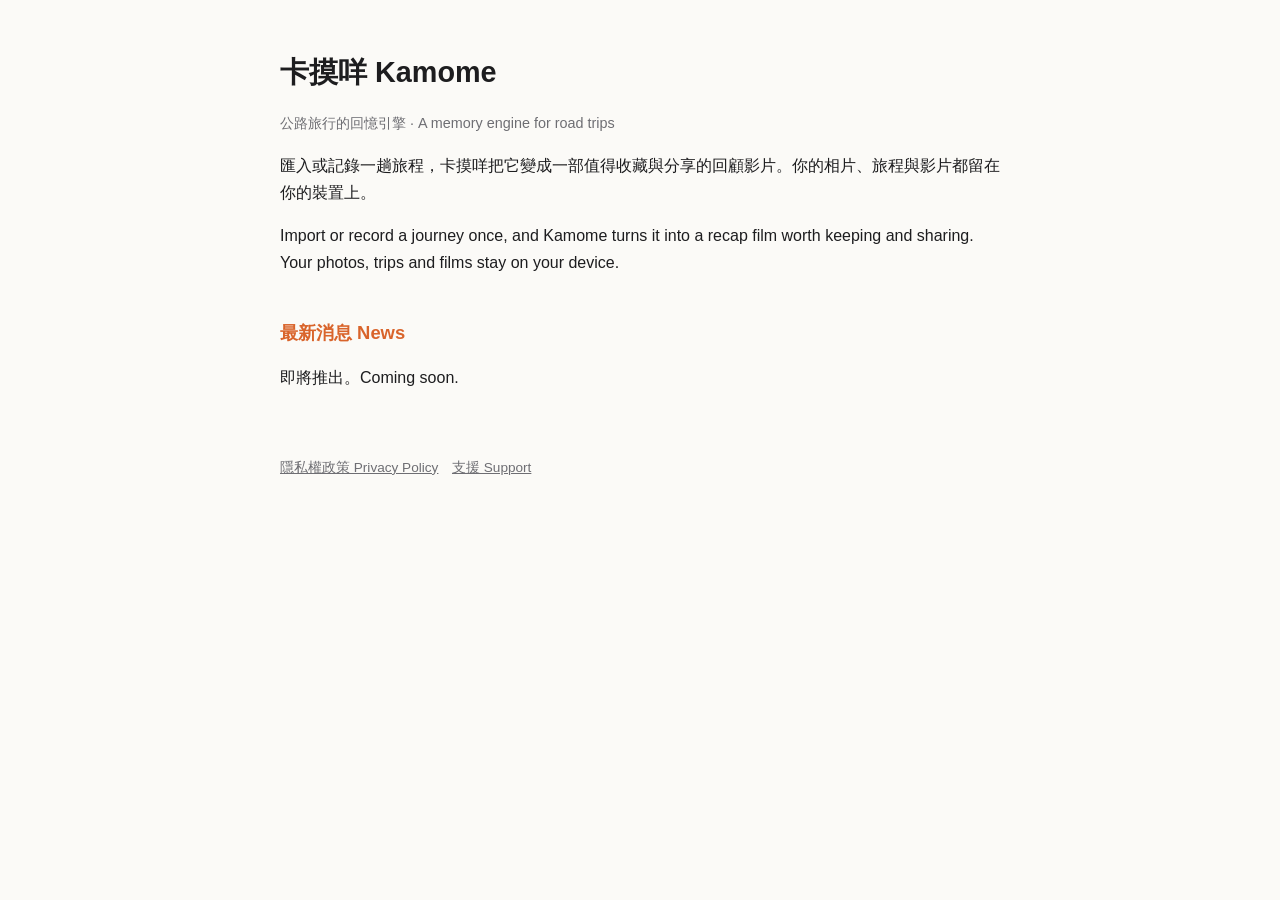
==== index.html @ 439b2090 "Kamome public site: home, privacy policy, support Co-Authored-By: Claude Opus 5.5 <noreply@anthropic" ====
<!DOCTYPE html>
<html lang="zh-Hant">
<head>
<meta charset="utf-8">
<meta name="viewport" content="width=device-width, initial-scale=1">
<title>卡摸咩 Kamome</title>
<meta name="description" content="卡摸咩 Kamome — 公路旅行的回憶引擎 / a memory engine for road trips">
<link rel="stylesheet" href="style.css">
</head>
<body>
<main>
<h1>卡摸咩 Kamome</h1>
<p class="meta">公路旅行的回憶引擎 · A memory engine for road trips</p>

<p>匯入或記錄一趟旅程，卡摸咩把它變成一部值得收藏與分享的回顧影片。你的相片、旅程與影片都留在你的裝置上。</p>
<p lang="en">Import or record a journey once, and Kamome turns it into a recap film worth keeping and sharing. Your photos, trips and films stay on your device.</p>

<h2>最新消息 News</h2>
<p>即將推出。Coming soon.</p>

<footer><a href="privacy/">隱私權政策 Privacy Policy</a><a href="support/">支援 Support</a></footer>
</main>
</body>
</html>
---- style.css ----
:root { --bg:#fbfaf7; --fg:#1d1d1f; --muted:#6e6e73; --rule:#e3e1dc; --accent:#d9642b; }
@media (prefers-color-scheme: dark) {
  :root { --bg:#141416; --fg:#ececef; --muted:#9a9aa0; --rule:#2c2c30; --accent:#4fc3d9; }
}
body { margin:0; background:var(--bg); color:var(--fg);
       font:16px/1.7 -apple-system, BlinkMacSystemFont, "PingFang TC", "Noto Sans TC", sans-serif; }
main { max-width:720px; margin:0 auto; padding:48px 16px 80px; }
h1 { font-size:1.8rem; margin:0 0 4px; }
h2 { font-size:1.15rem; margin:2.2em 0 .4em; color:var(--accent); }
.meta { color:var(--muted); font-size:.9rem; }
nav a { color:var(--accent); margin-right:1em; }
hr { border:0; border-top:1px solid var(--rule); margin:56px 0; }
ul { padding-left:1.2em; }
a { color:var(--accent); }
footer { color:var(--muted); font-size:.85rem; margin-top:64px; }
footer a { color:var(--muted); margin-right:1em; }
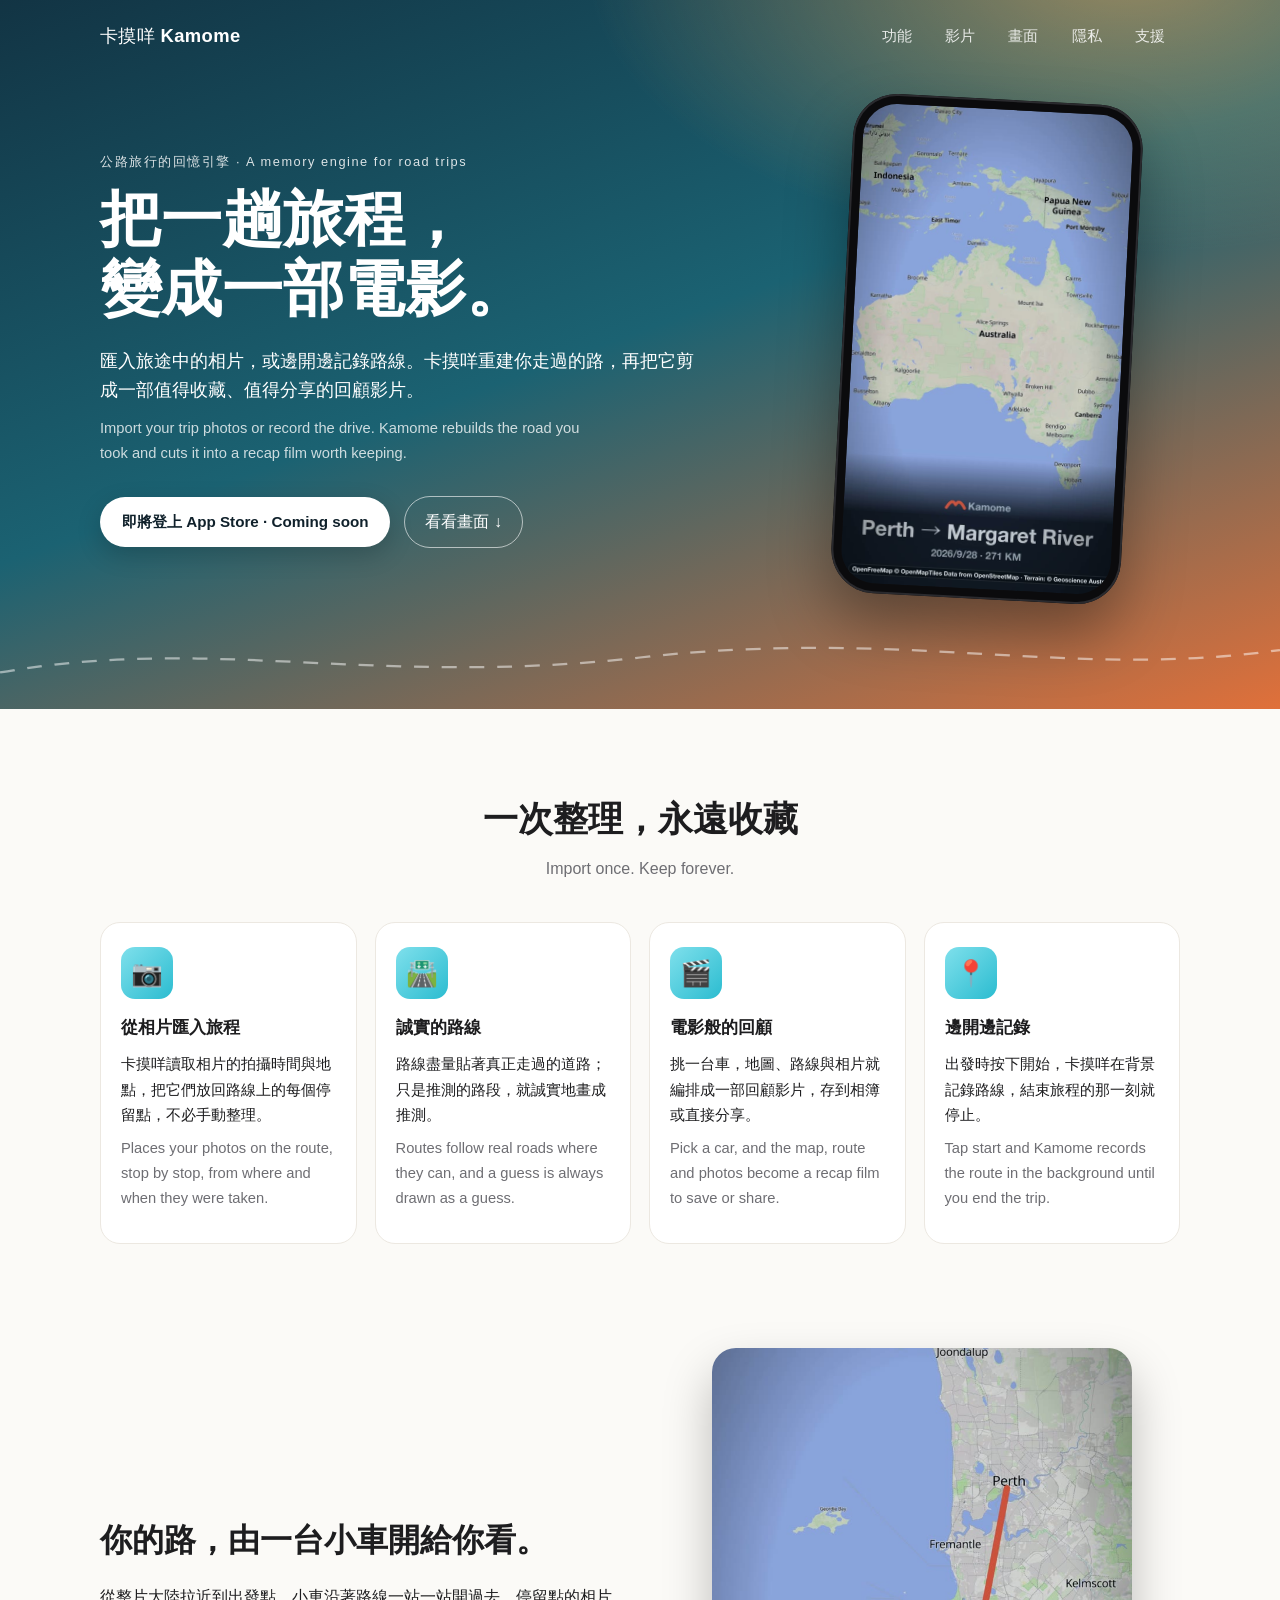
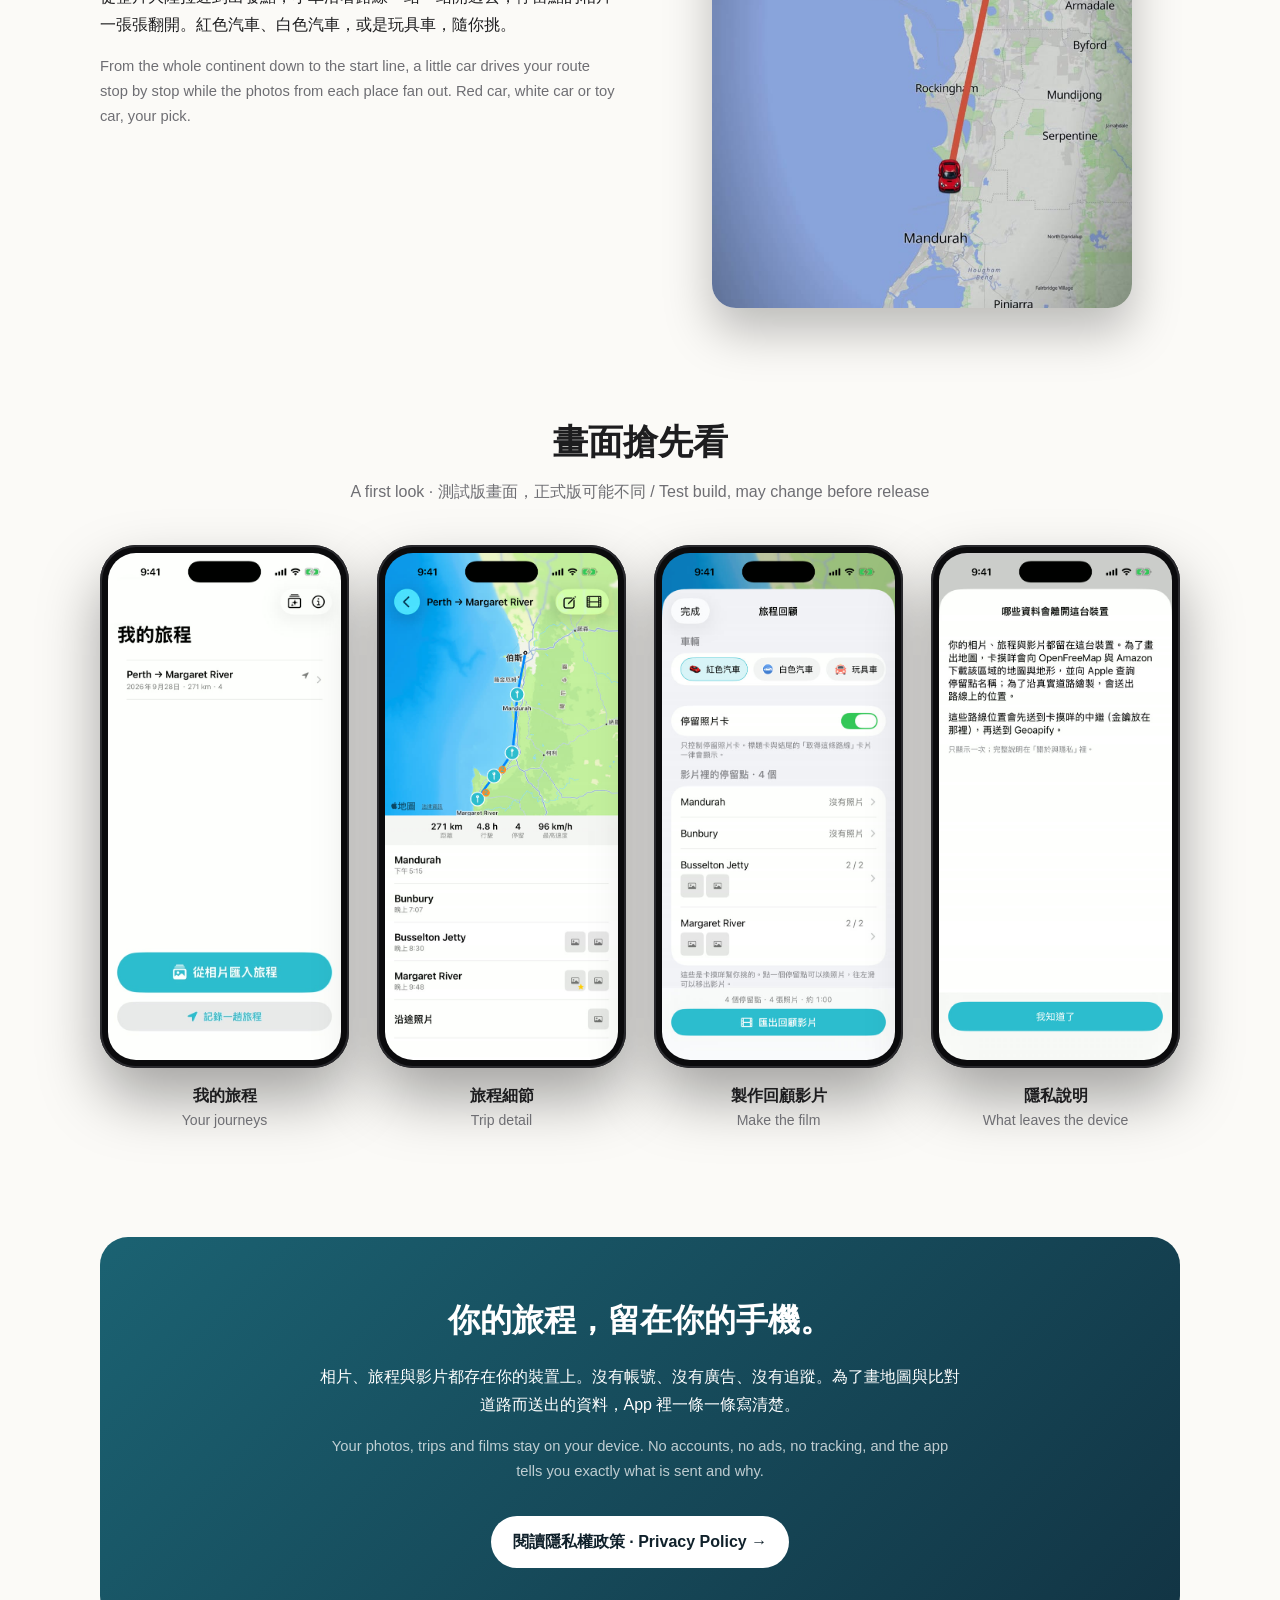
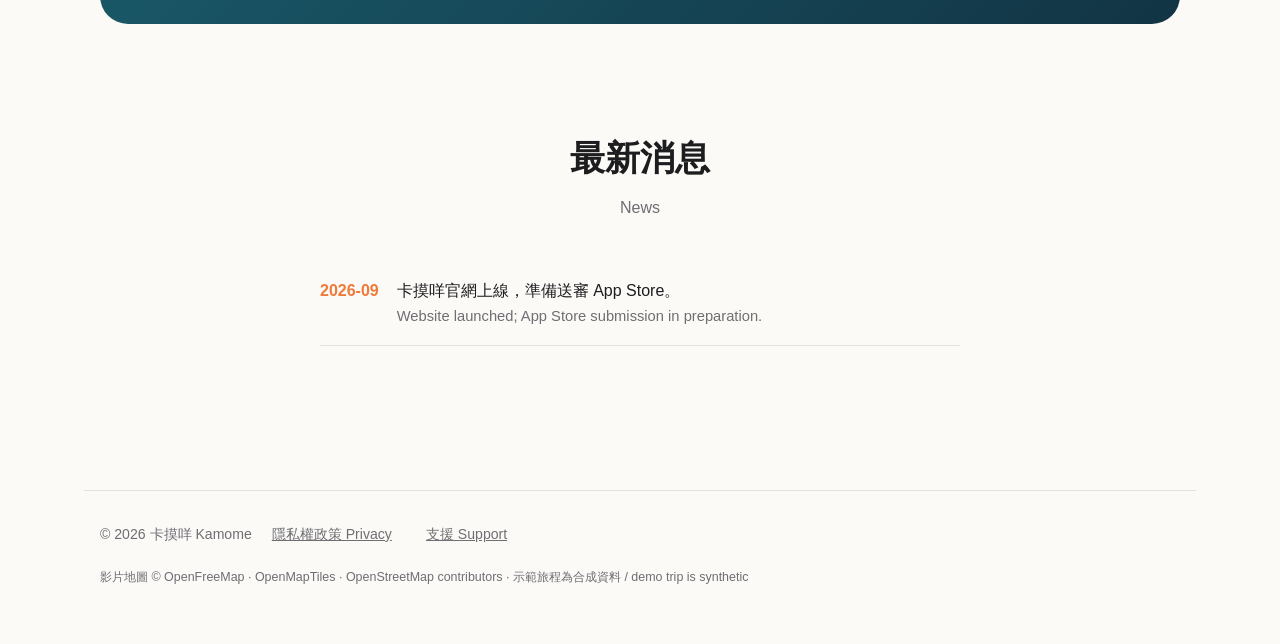
==== commit 5a630158: "Promo home page: hero film clip, features, screenshots Screenshots and film frames come from the syn" ====
--- a/index.html
+++ b/index.html
@@ -3,22 +3,123 @@
 <head>
 <meta charset="utf-8">
 <meta name="viewport" content="width=device-width, initial-scale=1">
-<title>卡摸咩 Kamome</title>
-<meta name="description" content="卡摸咩 Kamome — 公路旅行的回憶引擎 / a memory engine for road trips">
+<title>卡摸咩 Kamome — 公路旅行的回憶引擎</title>
+<meta name="description" content="卡摸咩 Kamome 把你的公路旅行變成一部電影般的回顧影片。A memory engine for road trips.">
+<meta property="og:title" content="卡摸咩 Kamome">
+<meta property="og:description" content="把一趟公路旅行，變成值得收藏的回顧影片。Turn a road trip into a film worth keeping.">
+<meta property="og:image" content="https://wen-chiu.github.io/kamome-site/assets/film-poster.jpg">
 <link rel="stylesheet" href="style.css">
+<link rel="stylesheet" href="home.css">
 </head>
-<body>
-<main>
-<h1>卡摸咩 Kamome</h1>
-<p class="meta">公路旅行的回憶引擎 · A memory engine for road trips</p>
+<body class="home">
 
-<p>匯入或記錄一趟旅程，卡摸咩把它變成一部值得收藏與分享的回顧影片。你的相片、旅程與影片都留在你的裝置上。</p>
-<p lang="en">Import or record a journey once, and Kamome turns it into a recap film worth keeping and sharing. Your photos, trips and films stay on your device.</p>
+<header class="hero">
+  <nav class="top">
+    <span class="brand">卡摸咩 <b>Kamome</b></span>
+    <span class="links"><a href="#features">功能</a><a href="#film">影片</a><a href="#screens">畫面</a><a href="#privacy">隱私</a><a href="support/">支援</a></span>
+  </nav>
+  <div class="hero-grid">
+    <div class="hero-copy">
+      <p class="eyebrow">公路旅行的回憶引擎 · A memory engine for road trips</p>
+      <h1>把一趟旅程，<br>變成一部電影。</h1>
+      <p class="lede">匯入旅途中的相片，或邊開邊記錄路線。卡摸咩重建你走過的路，再把它剪成一部值得收藏、值得分享的回顧影片。</p>
+      <p class="lede en">Import your trip photos or record the drive. Kamome rebuilds the road you took and cuts it into a recap film worth keeping.</p>
+      <div class="cta">
+        <span class="badge">即將登上 App Store · Coming soon</span>
+        <a class="ghost" href="#screens">看看畫面 ↓</a>
+      </div>
+    </div>
+    <div class="hero-phone">
+      <div class="phone film">
+        <video src="assets/film-clip.mp4" poster="assets/film-poster.jpg" autoplay muted loop playsinline aria-label="卡摸咩回顧影片片段"></video>
+      </div>
+    </div>
+  </div>
+  <svg class="road" viewBox="0 0 1200 120" preserveAspectRatio="none" aria-hidden="true">
+    <path d="M0,90 C200,40 350,110 600,70 C850,30 1000,100 1200,60" fill="none" stroke="currentColor" stroke-width="3" stroke-dasharray="14 12"/>
+  </svg>
+</header>
 
-<h2>最新消息 News</h2>
-<p>即將推出。Coming soon.</p>
+<main class="wide">
 
-<footer><a href="privacy/">隱私權政策 Privacy Policy</a><a href="support/">支援 Support</a></footer>
+<section id="features">
+  <h2 class="section-title">一次整理，永遠收藏</h2>
+  <p class="section-sub">Import once. Keep forever.</p>
+  <div class="cards">
+    <article class="card">
+      <div class="icon">📷</div>
+      <h3>從相片匯入旅程</h3>
+      <p>卡摸咩讀取相片的拍攝時間與地點，把它們放回路線上的每個停留點，不必手動整理。</p>
+      <p class="en">Places your photos on the route, stop by stop, from where and when they were taken.</p>
+    </article>
+    <article class="card">
+      <div class="icon">🛣️</div>
+      <h3>誠實的路線</h3>
+      <p>路線盡量貼著真正走過的道路；只是推測的路段，就誠實地畫成推測。</p>
+      <p class="en">Routes follow real roads where they can, and a guess is always drawn as a guess.</p>
+    </article>
+    <article class="card">
+      <div class="icon">🎬</div>
+      <h3>電影般的回顧</h3>
+      <p>挑一台車，地圖、路線與相片就編排成一部回顧影片，存到相簿或直接分享。</p>
+      <p class="en">Pick a car, and the map, route and photos become a recap film to save or share.</p>
+    </article>
+    <article class="card">
+      <div class="icon">📍</div>
+      <h3>邊開邊記錄</h3>
+      <p>出發時按下開始，卡摸咩在背景記錄路線，結束旅程的那一刻就停止。</p>
+      <p class="en">Tap start and Kamome records the route in the background until you end the trip.</p>
+    </article>
+  </div>
+</section>
+
+<section id="film" class="film-band">
+  <div class="film-copy">
+    <h2>你的路，由一台小車開給你看。</h2>
+    <p>從整片大陸拉近到出發點，小車沿著路線一站一站開過去，停留點的相片一張張翻開。紅色汽車、白色汽車，或是玩具車，隨你挑。</p>
+    <p class="en">From the whole continent down to the start line, a little car drives your route stop by stop while the photos from each place fan out. Red car, white car or toy car, your pick.</p>
+  </div>
+  <div class="film-still">
+    <img src="assets/film-drive.jpg" alt="回顧影片中，小車沿著海岸公路行駛" loading="lazy">
+  </div>
+</section>
+
+<section id="screens">
+  <h2 class="section-title">畫面搶先看</h2>
+  <p class="section-sub">A first look · 測試版畫面，正式版可能不同 / Test build, may change before release</p>
+  <div class="gallery">
+    <figure><div class="phone"><img src="assets/screen-1.jpg" alt="我的旅程列表" loading="lazy"></div><figcaption>我的旅程<span>Your journeys</span></figcaption></figure>
+    <figure><div class="phone"><img src="assets/screen-2.jpg" alt="旅程細節：地圖、路線與停留點" loading="lazy"></div><figcaption>旅程細節<span>Trip detail</span></figcaption></figure>
+    <figure><div class="phone"><img src="assets/screen-3.jpg" alt="製作回顧影片：選車與停留點" loading="lazy"></div><figcaption>製作回顧影片<span>Make the film</span></figcaption></figure>
+    <figure><div class="phone"><img src="assets/screen-4.jpg" alt="哪些資料會離開這台裝置" loading="lazy"></div><figcaption>隱私說明<span>What leaves the device</span></figcaption></figure>
+  </div>
+</section>
+
+<section id="privacy" class="privacy-band">
+  <div>
+    <h2>你的旅程，留在你的手機。</h2>
+    <p>相片、旅程與影片都存在你的裝置上。沒有帳號、沒有廣告、沒有追蹤。為了畫地圖與比對道路而送出的資料，App 裡一條一條寫清楚。</p>
+    <p class="en">Your photos, trips and films stay on your device. No accounts, no ads, no tracking, and the app tells you exactly what is sent and why.</p>
+    <a class="pill" href="privacy/">閱讀隱私權政策 · Privacy Policy →</a>
+  </div>
+</section>
+
+<section id="news">
+  <h2 class="section-title">最新消息</h2>
+  <p class="section-sub">News</p>
+  <ul class="news">
+    <li><time>2026-09</time><span>卡摸咩官網上線，準備送審 App Store。<em class="en">Website launched; App Store submission in preparation.</em></span></li>
+  </ul>
+</section>
+
 </main>
+
+<footer class="site-foot">
+  <span>© 2026 卡摸咩 Kamome</span>
+  <a href="privacy/">隱私權政策 Privacy</a>
+  <a href="support/">支援 Support</a>
+  <span class="credit">影片地圖 © OpenFreeMap · OpenMapTiles · OpenStreetMap contributors · 示範旅程為合成資料 / demo trip is synthetic</span>
+</footer>
+
 </body>
 </html>
--- a/home.css
+++ b/home.css
@@ -0,0 +1,93 @@
+/* Promo home page. Palette follows the app and film: sea cyan, sunset orange trail. */
+.home {
+  --sun:#f07a3a; --sun2:#ffb35c; --sea:#2bbcd0; --ink:#10212b;
+  --card:#ffffff; --card-rule:#ece8e1;
+}
+@media (prefers-color-scheme: dark) {
+  .home { --card:#1c1c20; --card-rule:#2c2c30; }
+}
+.home .en { color:var(--muted); font-size:.92em; }
+
+/* Hero */
+.hero {
+  position:relative; overflow:hidden; color:#fff;
+  background:
+    radial-gradient(900px 480px at 88% -5%, rgba(255,179,92,.55), transparent 60%),
+    linear-gradient(160deg, #123444 0%, #1b6272 48%, #e0703a 100%);
+  padding:0 16px 110px;
+}
+.hero .en { color:rgba(255,255,255,.78); }
+.top { max-width:1080px; margin:0 auto; display:flex; justify-content:space-between; align-items:center; padding:20px 0; gap:12px; flex-wrap:wrap; }
+.brand { font-size:1.15rem; letter-spacing:.02em; }
+.top .links a { color:#fff; opacity:.85; text-decoration:none; margin-left:18px; font-size:.95rem; }
+.top .links a:hover { opacity:1; }
+.hero-grid { max-width:1080px; margin:0 auto; display:grid; grid-template-columns:1.25fr .75fr; gap:48px; align-items:center; padding-top:28px; }
+.eyebrow { letter-spacing:.12em; font-size:.8rem; opacity:.85; margin:0 0 12px; }
+.hero h1 { font-size:clamp(2.2rem, 5.4vw, 3.8rem); line-height:1.15; margin:0 0 22px; }
+.lede { font-size:1.1rem; max-width:34em; margin:0 0 10px; }
+.cta { display:flex; gap:14px; flex-wrap:wrap; align-items:center; margin-top:30px; }
+.badge { background:#fff; color:var(--ink); border-radius:999px; padding:12px 22px; font-weight:600; font-size:.95rem; box-shadow:0 8px 24px rgba(0,0,0,.18); }
+.ghost { color:#fff; border:1px solid rgba(255,255,255,.6); border-radius:999px; padding:11px 20px; text-decoration:none; }
+.road { position:absolute; left:0; right:0; bottom:14px; width:100%; height:90px; color:rgba(255,255,255,.5); }
+.hero-phone { display:flex; justify-content:center; }
+.hero-phone .phone { width:min(270px, 68vw); transform:rotate(3deg); }
+
+/* Phone frame */
+.phone {
+  background:#0b0b0d; border-radius:44px; padding:10px;
+  box-shadow:0 30px 60px rgba(0,0,0,.35), inset 0 0 0 2px #2a2a2e;
+}
+.phone img, .phone video { display:block; width:100%; border-radius:34px; aspect-ratio:1206/2622; object-fit:cover; background:#222; }
+.phone.film img, .phone.film video { aspect-ratio:9/16; }
+
+/* Sections */
+main.wide { max-width:1080px; padding:80px 16px 40px; }
+.section-title { font-size:clamp(1.6rem, 3.4vw, 2.2rem); margin:0; color:var(--fg); text-align:center; }
+.section-sub { text-align:center; color:var(--muted); margin:6px 0 40px; }
+main section { margin-bottom:104px; }
+
+.cards { display:grid; grid-template-columns:repeat(4, 1fr); gap:18px; }
+.card { background:var(--card); border:1px solid var(--card-rule); border-radius:20px; padding:24px 20px; }
+.card .icon { font-size:1.6rem; width:52px; height:52px; display:grid; place-items:center; border-radius:14px; background:linear-gradient(135deg, #7fe0ec, var(--sea)); margin-bottom:14px; }
+.card h3 { margin:0 0 8px; font-size:1.08rem; }
+.card p { margin:0 0 8px; font-size:.95rem; }
+
+.film-band { display:grid; grid-template-columns:1fr 1fr; gap:48px; align-items:center; }
+.film-copy h2 { font-size:clamp(1.5rem, 3vw, 2rem); margin:0 0 16px; color:var(--fg); }
+.film-still img { width:100%; max-width:420px; display:block; margin:0 auto; border-radius:24px; box-shadow:0 24px 48px rgba(0,0,0,.25); aspect-ratio:9/16; object-fit:cover; object-position:50% 45%; max-height:560px; }
+
+.gallery { display:grid; grid-template-columns:repeat(4, 1fr); gap:28px; }
+.gallery figure { margin:0; }
+.gallery .phone { border-radius:36px; padding:8px; }
+.gallery .phone img { border-radius:28px; }
+.gallery figcaption { text-align:center; margin-top:14px; font-weight:600; }
+.gallery figcaption span { display:block; font-weight:400; color:var(--muted); font-size:.88rem; }
+
+.privacy-band { border-radius:28px; padding:56px 32px; color:#fff; text-align:center;
+  background:linear-gradient(135deg, #1b6272, #123444); }
+.privacy-band > div { max-width:640px; margin:0 auto; }
+.privacy-band h2 { margin:0 0 16px; font-size:clamp(1.5rem, 3vw, 2rem); color:#fff; }
+.privacy-band .en { color:rgba(255,255,255,.72); }
+.pill { display:inline-block; margin-top:18px; background:#fff; color:var(--ink); border-radius:999px; padding:12px 22px; text-decoration:none; font-weight:600; }
+
+.news { list-style:none; padding:0; max-width:640px; margin:0 auto; }
+.news li { display:flex; gap:18px; padding:16px 0; border-bottom:1px solid var(--rule); }
+.news time { color:var(--sun); font-weight:600; white-space:nowrap; }
+.news em { display:block; font-style:normal; }
+
+.site-foot { max-width:1080px; margin:0 auto; padding:32px 16px 56px; color:var(--muted); font-size:.88rem; display:flex; gap:20px; flex-wrap:wrap; border-top:1px solid var(--rule); }
+.site-foot a { color:var(--muted); }
+.site-foot .credit { flex-basis:100%; font-size:.78rem; }
+
+@media (max-width:860px) {
+  .hero-grid, .film-band { grid-template-columns:1fr; gap:40px; }
+  .cards, .gallery { grid-template-columns:repeat(2, 1fr); }
+  .top .links a { margin-left:0; margin-right:14px; }
+}
+@media (max-width:480px) {
+  .cards { grid-template-columns:1fr; }
+  .gallery { gap:16px; }
+}
+@media (prefers-reduced-motion: reduce) {
+  .hero-phone .phone { transform:none; }
+}
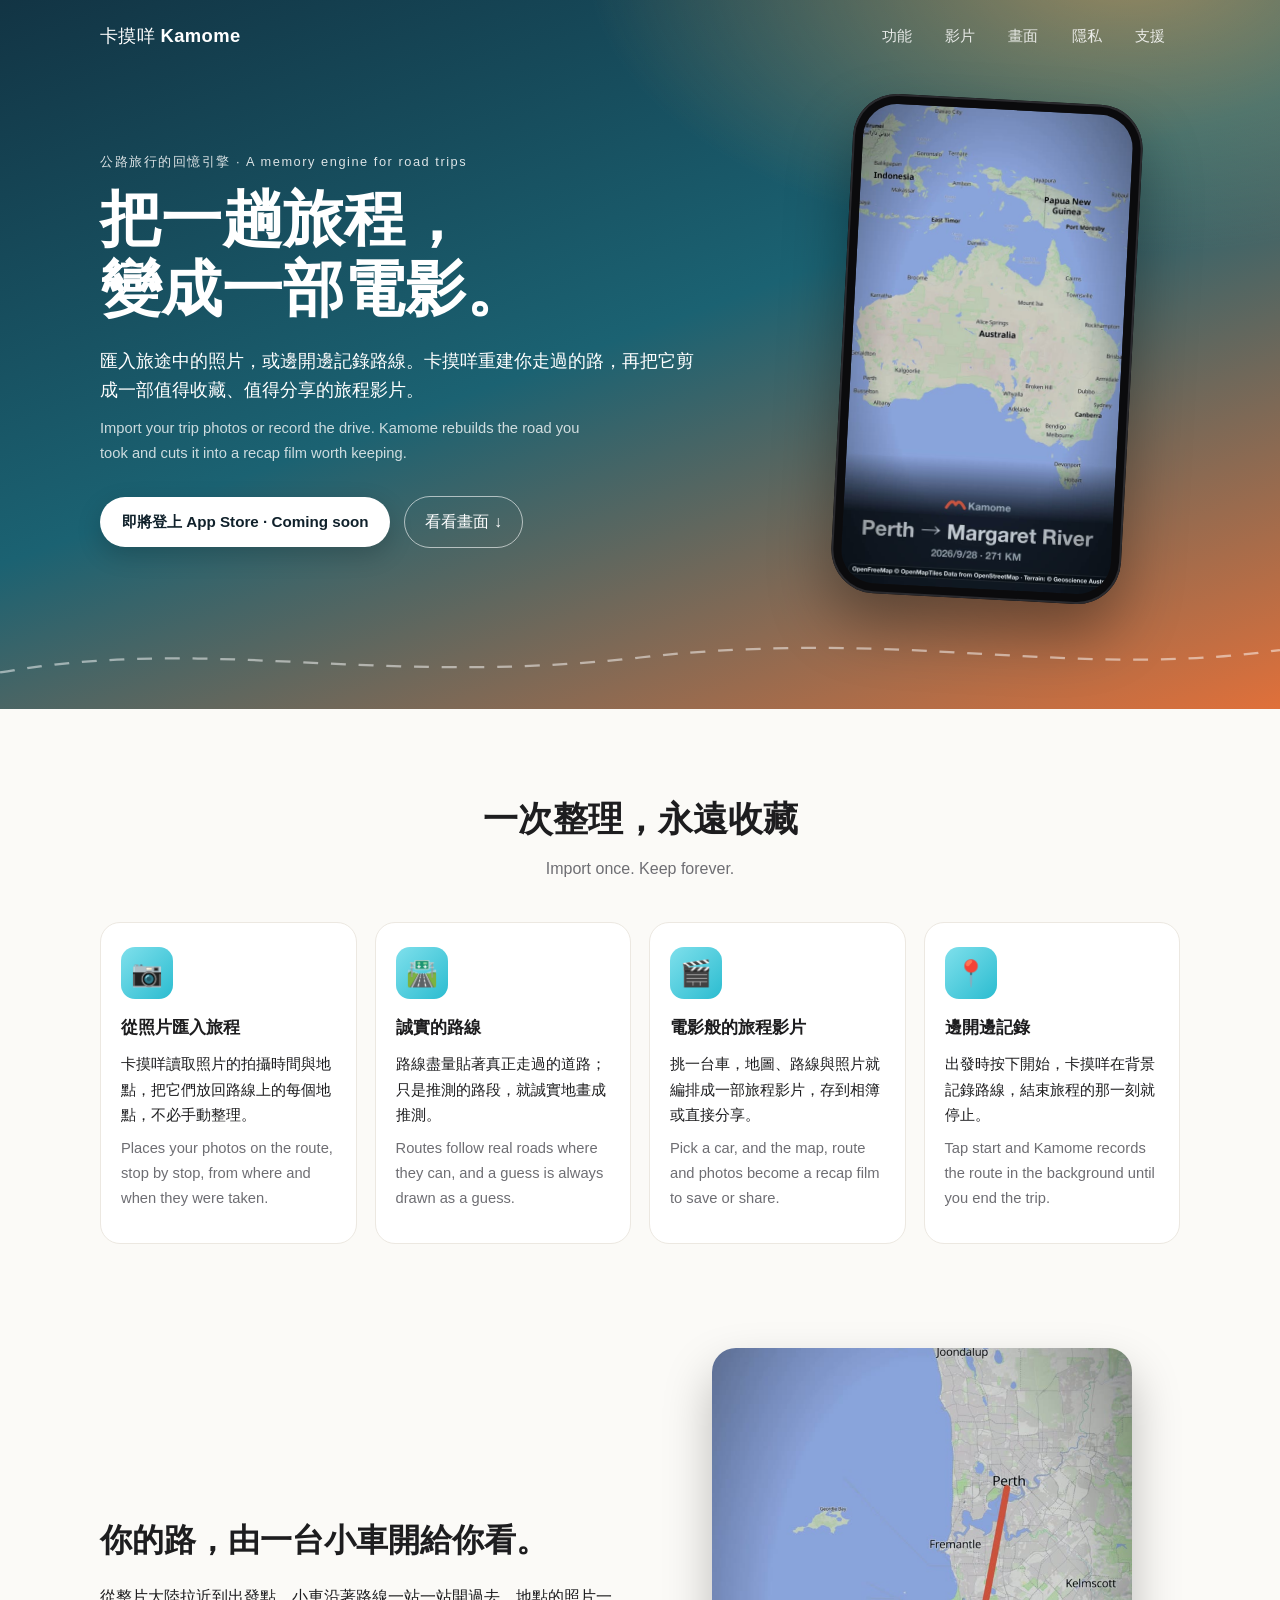
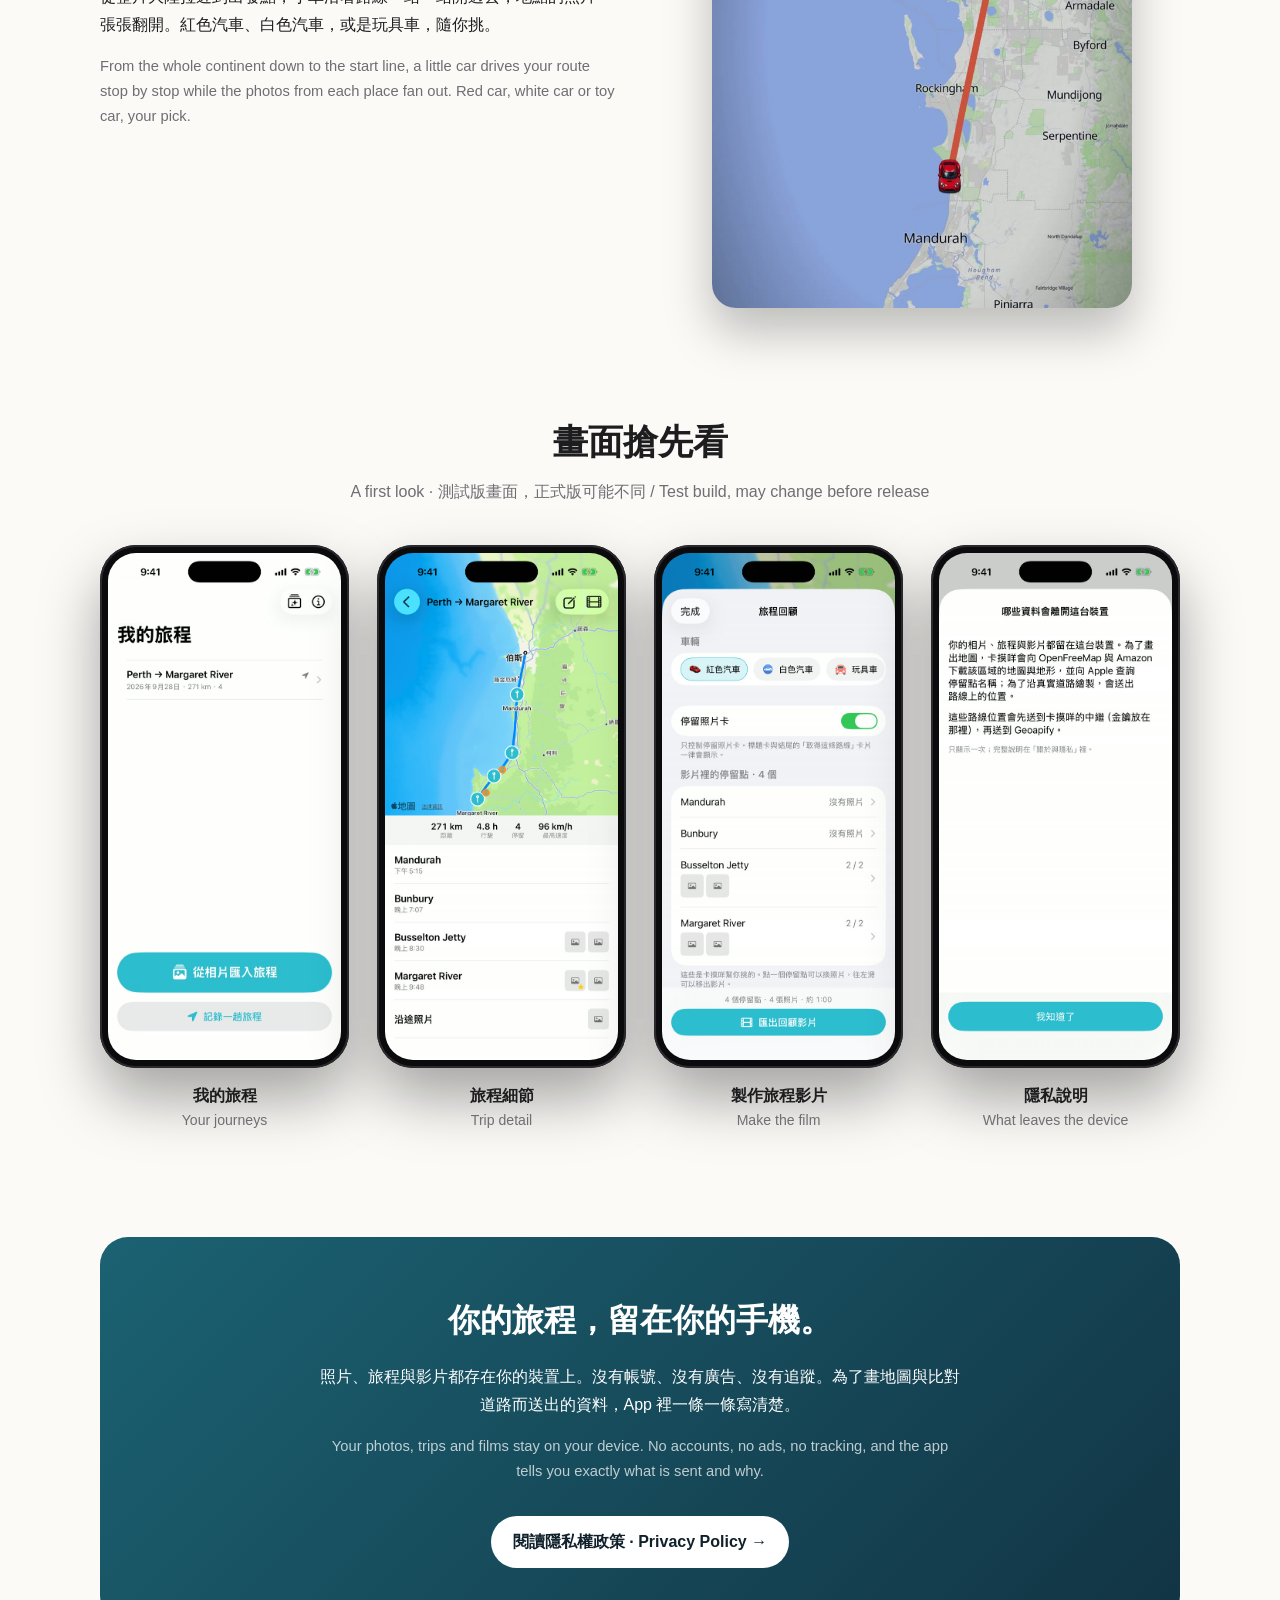
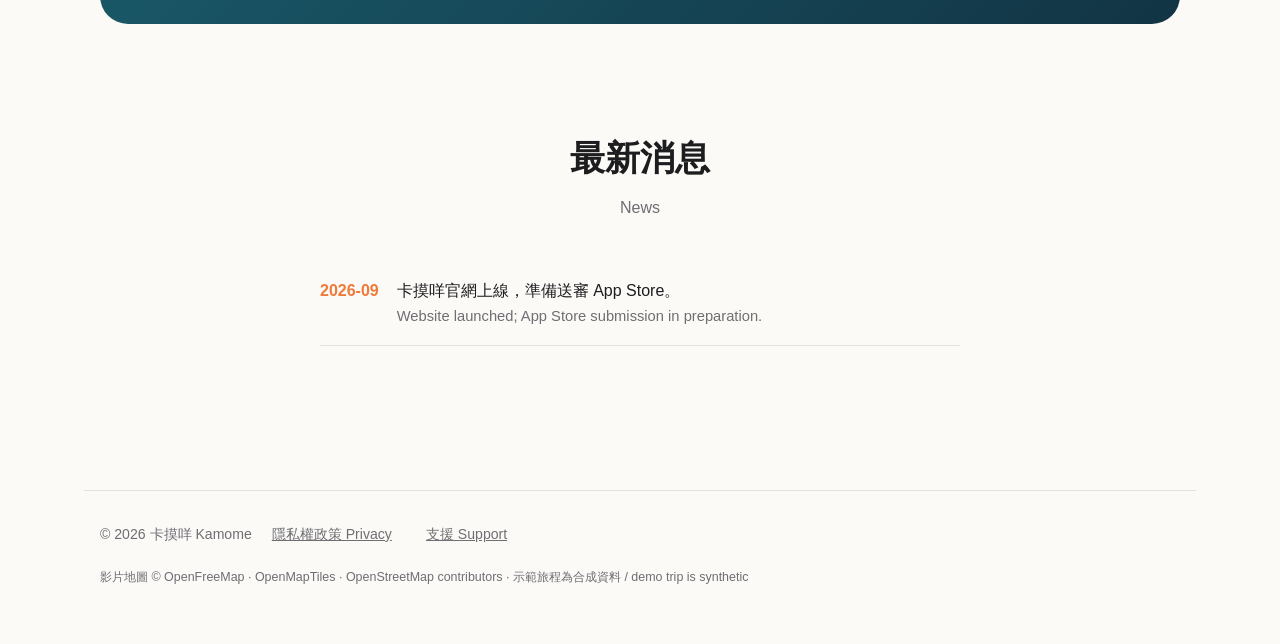
==== commit 35e8def4: "zh-Hant: the site uses the app's glossary words (照片, 地點, 旅程影片) The app's glossary (kamome ADR 2026-1" ====
--- a/index.html
+++ b/index.html
@@ -4,9 +4,9 @@
 <meta charset="utf-8">
 <meta name="viewport" content="width=device-width, initial-scale=1">
 <title>卡摸咩 Kamome — 公路旅行的回憶引擎</title>
-<meta name="description" content="卡摸咩 Kamome 把你的公路旅行變成一部電影般的回顧影片。A memory engine for road trips.">
+<meta name="description" content="卡摸咩 Kamome 把你的公路旅行變成一部電影般的旅程影片。A memory engine for road trips.">
 <meta property="og:title" content="卡摸咩 Kamome">
-<meta property="og:description" content="把一趟公路旅行，變成值得收藏的回顧影片。Turn a road trip into a film worth keeping.">
+<meta property="og:description" content="把一趟公路旅行，變成值得收藏的旅程影片。Turn a road trip into a film worth keeping.">
 <meta property="og:image" content="https://wen-chiu.github.io/kamome-site/assets/film-poster.jpg">
 <link rel="stylesheet" href="style.css">
 <link rel="stylesheet" href="home.css">
@@ -22,7 +22,7 @@
     <div class="hero-copy">
       <p class="eyebrow">公路旅行的回憶引擎 · A memory engine for road trips</p>
       <h1>把一趟旅程，<br>變成一部電影。</h1>
-      <p class="lede">匯入旅途中的相片，或邊開邊記錄路線。卡摸咩重建你走過的路，再把它剪成一部值得收藏、值得分享的回顧影片。</p>
+      <p class="lede">匯入旅途中的照片，或邊開邊記錄路線。卡摸咩重建你走過的路，再把它剪成一部值得收藏、值得分享的旅程影片。</p>
       <p class="lede en">Import your trip photos or record the drive. Kamome rebuilds the road you took and cuts it into a recap film worth keeping.</p>
       <div class="cta">
         <span class="badge">即將登上 App Store · Coming soon</span>
@@ -31,7 +31,7 @@
     </div>
     <div class="hero-phone">
       <div class="phone film">
-        <video src="assets/film-clip.mp4" poster="assets/film-poster.jpg" autoplay muted loop playsinline aria-label="卡摸咩回顧影片片段"></video>
+        <video src="assets/film-clip.mp4" poster="assets/film-poster.jpg" autoplay muted loop playsinline aria-label="卡摸咩旅程影片片段"></video>
       </div>
     </div>
   </div>
@@ -48,8 +48,8 @@
   <div class="cards">
     <article class="card">
       <div class="icon">📷</div>
-      <h3>從相片匯入旅程</h3>
-      <p>卡摸咩讀取相片的拍攝時間與地點，把它們放回路線上的每個停留點，不必手動整理。</p>
+      <h3>從照片匯入旅程</h3>
+      <p>卡摸咩讀取照片的拍攝時間與地點，把它們放回路線上的每個地點，不必手動整理。</p>
       <p class="en">Places your photos on the route, stop by stop, from where and when they were taken.</p>
     </article>
     <article class="card">
@@ -60,8 +60,8 @@
     </article>
     <article class="card">
       <div class="icon">🎬</div>
-      <h3>電影般的回顧</h3>
-      <p>挑一台車，地圖、路線與相片就編排成一部回顧影片，存到相簿或直接分享。</p>
+      <h3>電影般的旅程影片</h3>
+      <p>挑一台車，地圖、路線與照片就編排成一部旅程影片，存到相簿或直接分享。</p>
       <p class="en">Pick a car, and the map, route and photos become a recap film to save or share.</p>
     </article>
     <article class="card">
@@ -76,11 +76,11 @@
 <section id="film" class="film-band">
   <div class="film-copy">
     <h2>你的路，由一台小車開給你看。</h2>
-    <p>從整片大陸拉近到出發點，小車沿著路線一站一站開過去，停留點的相片一張張翻開。紅色汽車、白色汽車，或是玩具車，隨你挑。</p>
+    <p>從整片大陸拉近到出發點，小車沿著路線一站一站開過去，地點的照片一張張翻開。紅色汽車、白色汽車，或是玩具車，隨你挑。</p>
     <p class="en">From the whole continent down to the start line, a little car drives your route stop by stop while the photos from each place fan out. Red car, white car or toy car, your pick.</p>
   </div>
   <div class="film-still">
-    <img src="assets/film-drive.jpg" alt="回顧影片中，小車沿著海岸公路行駛" loading="lazy">
+    <img src="assets/film-drive.jpg" alt="旅程影片中，小車沿著海岸公路行駛" loading="lazy">
   </div>
 </section>
 
@@ -89,8 +89,8 @@
   <p class="section-sub">A first look · 測試版畫面，正式版可能不同 / Test build, may change before release</p>
   <div class="gallery">
     <figure><div class="phone"><img src="assets/screen-1.jpg" alt="我的旅程列表" loading="lazy"></div><figcaption>我的旅程<span>Your journeys</span></figcaption></figure>
-    <figure><div class="phone"><img src="assets/screen-2.jpg" alt="旅程細節：地圖、路線與停留點" loading="lazy"></div><figcaption>旅程細節<span>Trip detail</span></figcaption></figure>
-    <figure><div class="phone"><img src="assets/screen-3.jpg" alt="製作回顧影片：選車與停留點" loading="lazy"></div><figcaption>製作回顧影片<span>Make the film</span></figcaption></figure>
+    <figure><div class="phone"><img src="assets/screen-2.jpg" alt="旅程細節：地圖、路線與地點" loading="lazy"></div><figcaption>旅程細節<span>Trip detail</span></figcaption></figure>
+    <figure><div class="phone"><img src="assets/screen-3.jpg" alt="製作旅程影片：選車與地點" loading="lazy"></div><figcaption>製作旅程影片<span>Make the film</span></figcaption></figure>
     <figure><div class="phone"><img src="assets/screen-4.jpg" alt="哪些資料會離開這台裝置" loading="lazy"></div><figcaption>隱私說明<span>What leaves the device</span></figcaption></figure>
   </div>
 </section>
@@ -98,7 +98,7 @@
 <section id="privacy" class="privacy-band">
   <div>
     <h2>你的旅程，留在你的手機。</h2>
-    <p>相片、旅程與影片都存在你的裝置上。沒有帳號、沒有廣告、沒有追蹤。為了畫地圖與比對道路而送出的資料，App 裡一條一條寫清楚。</p>
+    <p>照片、旅程與影片都存在你的裝置上。沒有帳號、沒有廣告、沒有追蹤。為了畫地圖與比對道路而送出的資料，App 裡一條一條寫清楚。</p>
     <p class="en">Your photos, trips and films stay on your device. No accounts, no ads, no tracking, and the app tells you exactly what is sent and why.</p>
     <a class="pill" href="privacy/">閱讀隱私權政策 · Privacy Policy →</a>
   </div>
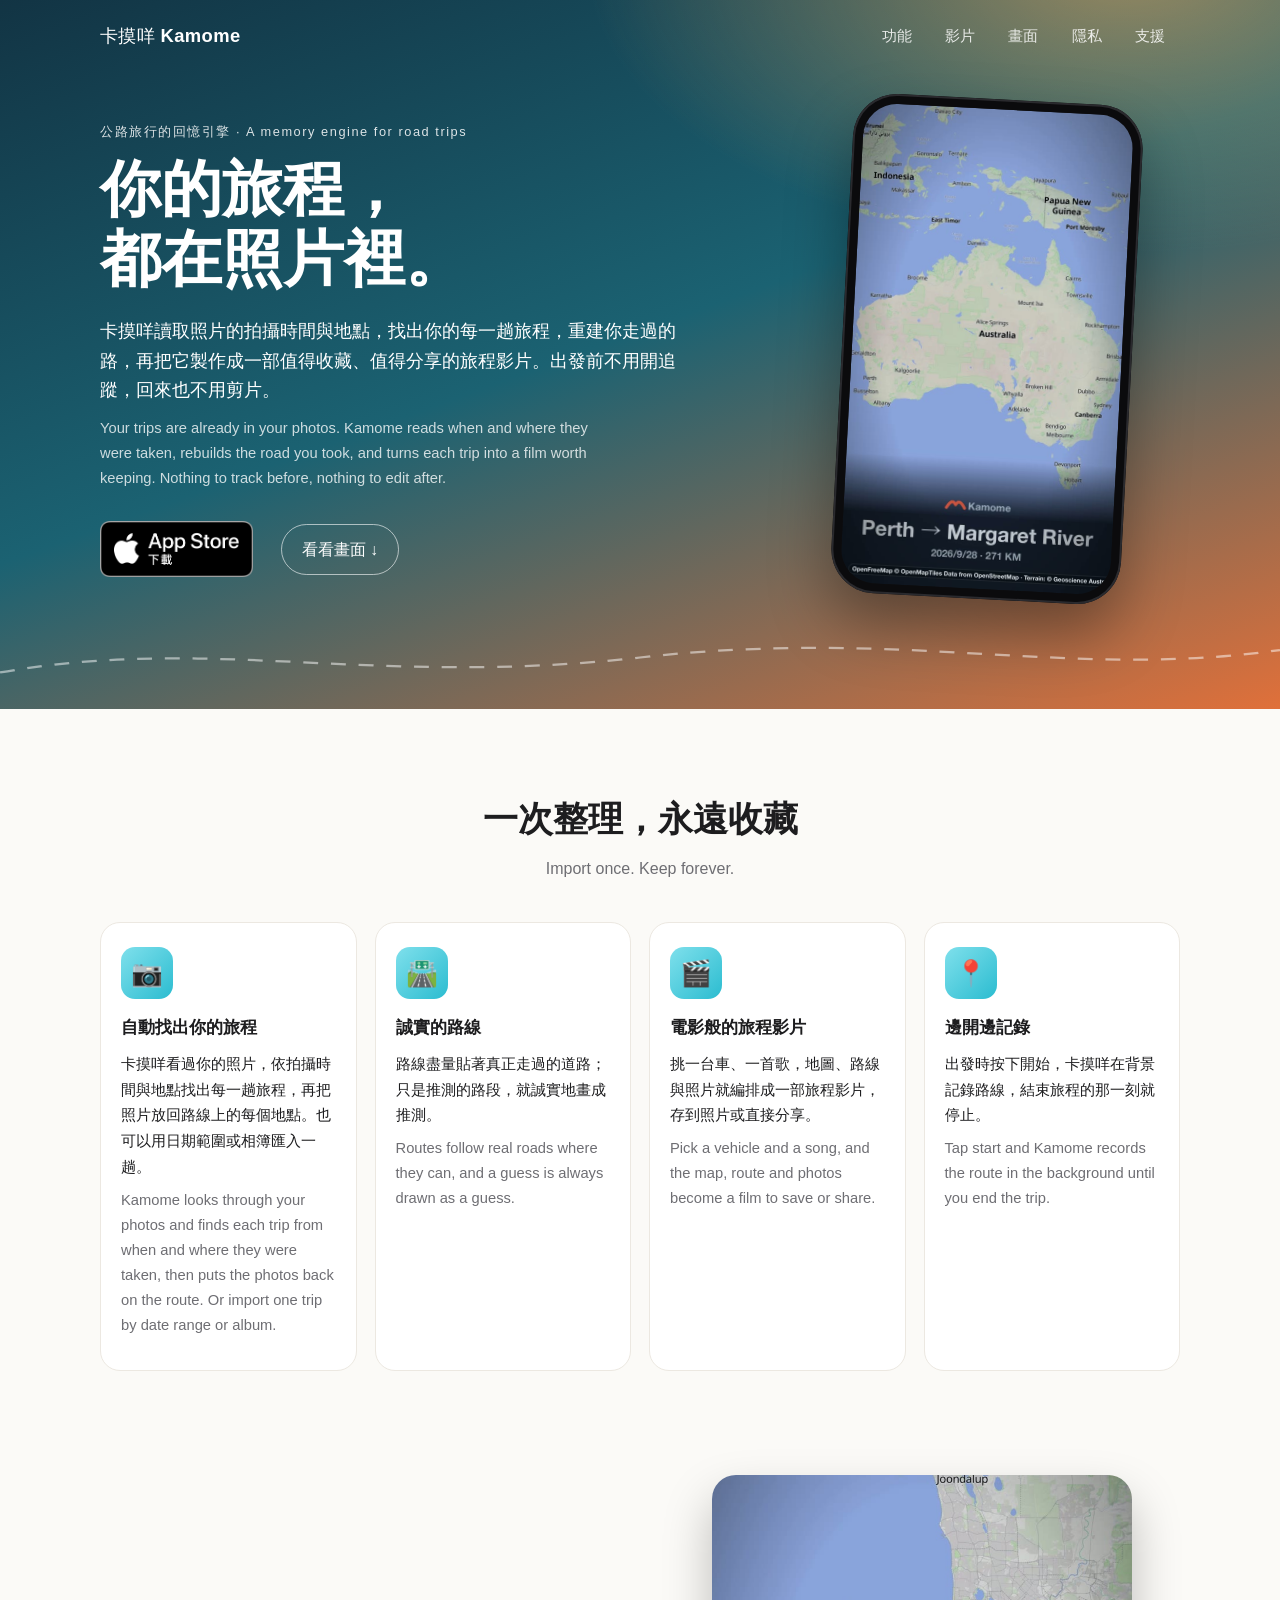
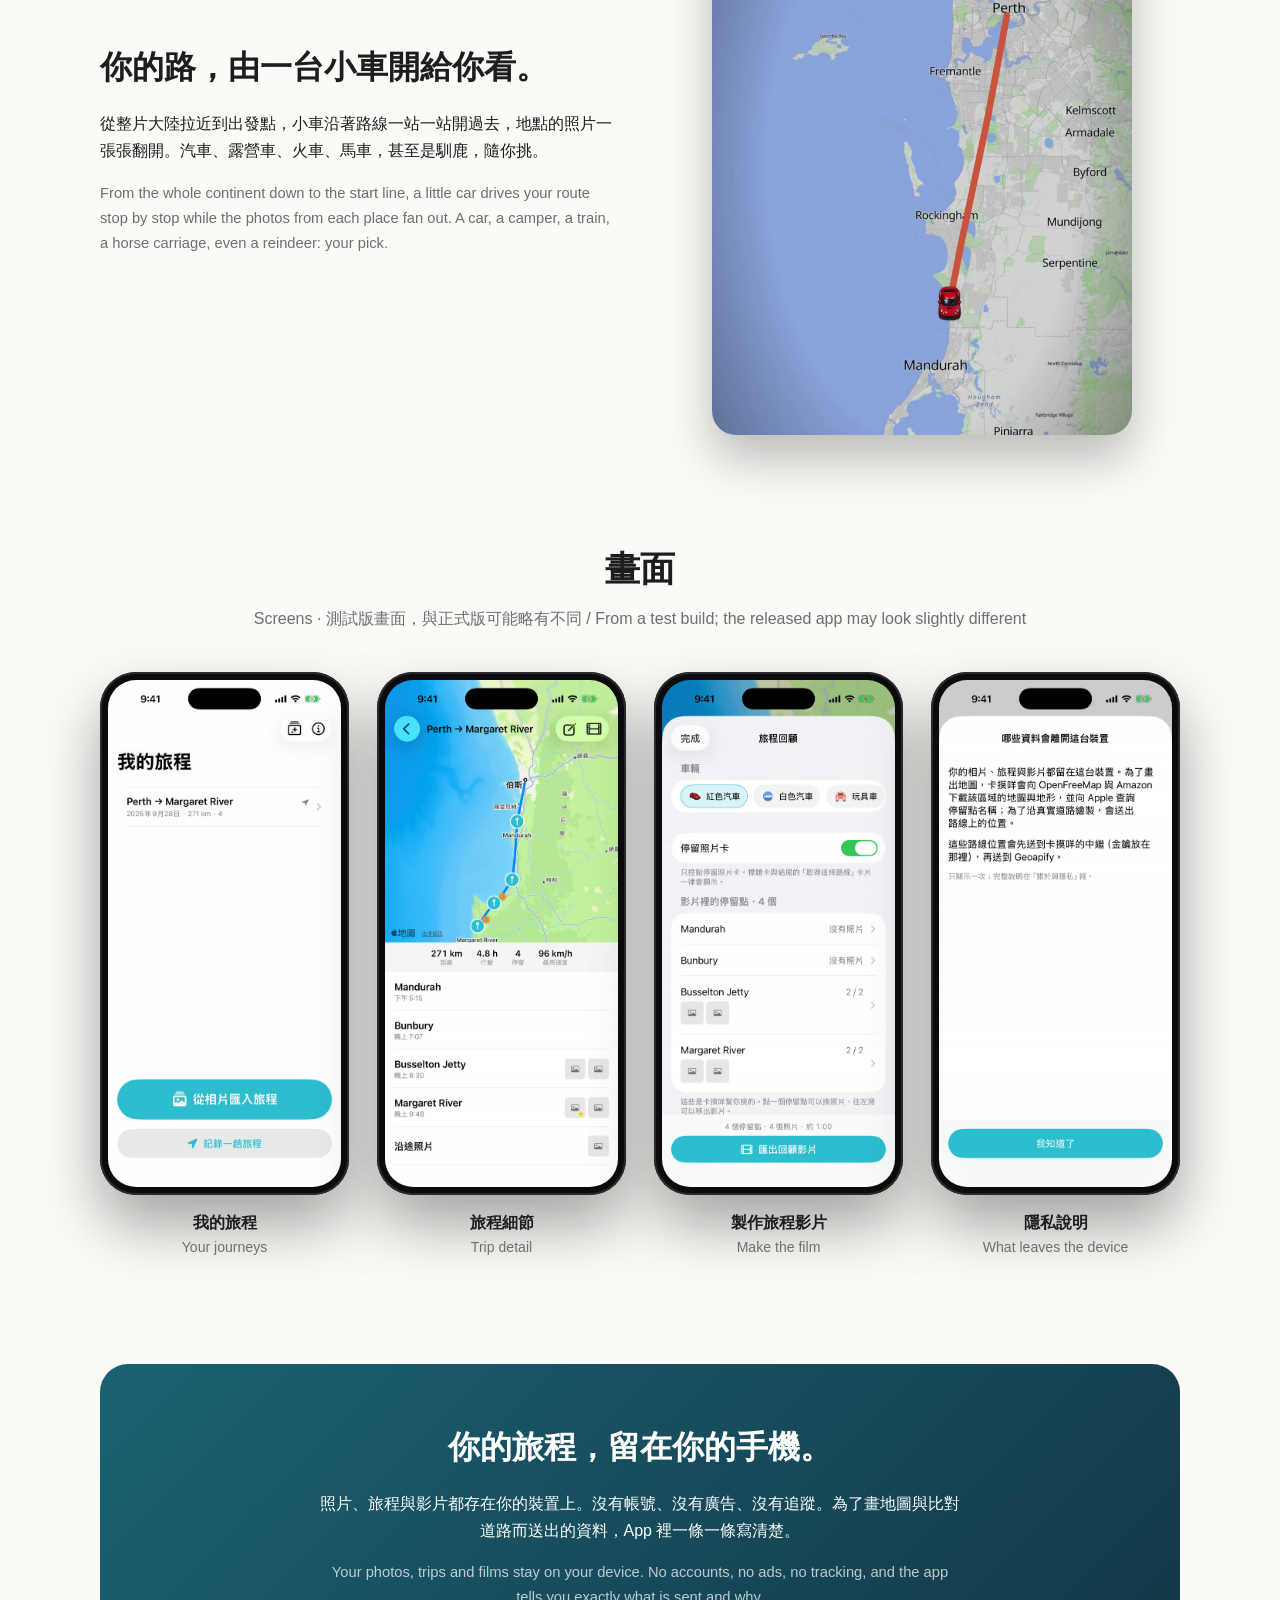
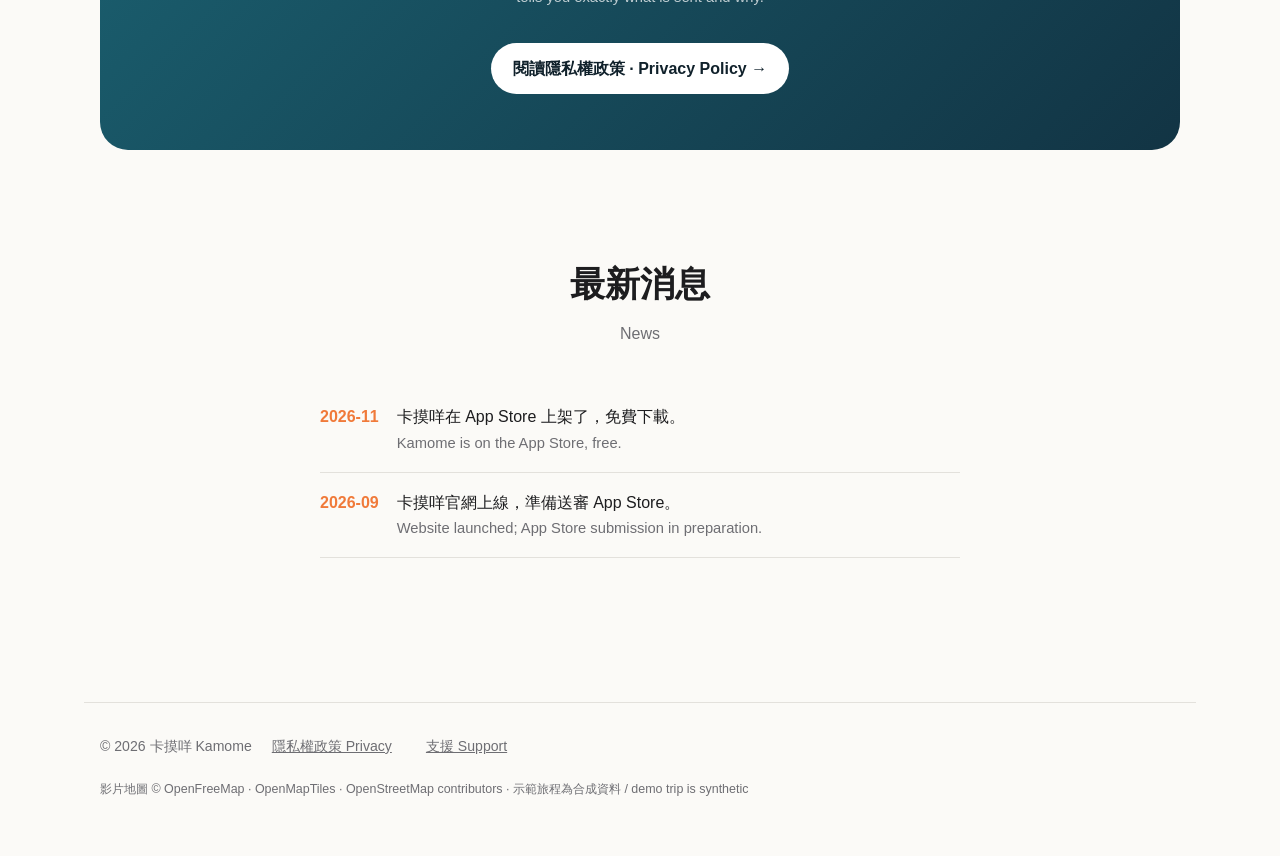
==== commit db4e49d8: "Launch day: the App Store badge, and the page leads with the photos The hero now says what the app's" ====
--- a/index.html
+++ b/index.html
@@ -4,9 +4,9 @@
 <meta charset="utf-8">
 <meta name="viewport" content="width=device-width, initial-scale=1">
 <title>卡摸咩 Kamome — 公路旅行的回憶引擎</title>
-<meta name="description" content="卡摸咩 Kamome 把你的公路旅行變成一部電影般的旅程影片。A memory engine for road trips.">
+<meta name="description" content="你的旅程，都在照片裡。卡摸咩從照片找出每一趟旅程，製作成一部旅程影片。Your trips are already in your photos. Kamome turns each one into a film.">
 <meta property="og:title" content="卡摸咩 Kamome">
-<meta property="og:description" content="把一趟公路旅行，變成值得收藏的旅程影片。Turn a road trip into a film worth keeping.">
+<meta property="og:description" content="你的旅程，都在照片裡。Your trips are already in your photos. 卡摸咩 Kamome 現已上架 App Store。">
 <meta property="og:image" content="https://wen-chiu.github.io/kamome-site/assets/film-poster.jpg">
 <link rel="stylesheet" href="style.css">
 <link rel="stylesheet" href="home.css">
@@ -21,11 +21,11 @@
   <div class="hero-grid">
     <div class="hero-copy">
       <p class="eyebrow">公路旅行的回憶引擎 · A memory engine for road trips</p>
-      <h1>把一趟旅程，<br>變成一部電影。</h1>
-      <p class="lede">匯入旅途中的照片，或邊開邊記錄路線。卡摸咩重建你走過的路，再把它剪成一部值得收藏、值得分享的旅程影片。</p>
-      <p class="lede en">Import your trip photos or record the drive. Kamome rebuilds the road you took and cuts it into a recap film worth keeping.</p>
+      <h1>你的旅程，<br>都在照片裡。</h1>
+      <p class="lede">卡摸咩讀取照片的拍攝時間與地點，找出你的每一趟旅程，重建你走過的路，再把它製作成一部值得收藏、值得分享的旅程影片。出發前不用開追蹤，回來也不用剪片。</p>
+      <p class="lede en">Your trips are already in your photos. Kamome reads when and where they were taken, rebuilds the road you took, and turns each trip into a film worth keeping. Nothing to track before, nothing to edit after.</p>
       <div class="cta">
-        <span class="badge">即將登上 App Store · Coming soon</span>
+        <a class="store" href="https://apps.apple.com/app/id6813758768"><img src="assets/app-store-badge-zh-Hant.png" alt="在 App Store 下載卡摸咩 · Download Kamome on the App Store" width="153" height="56"></a>
         <a class="ghost" href="#screens">看看畫面 ↓</a>
       </div>
     </div>
@@ -48,9 +48,9 @@
   <div class="cards">
     <article class="card">
       <div class="icon">📷</div>
-      <h3>從照片匯入旅程</h3>
-      <p>卡摸咩讀取照片的拍攝時間與地點，把它們放回路線上的每個地點，不必手動整理。</p>
-      <p class="en">Places your photos on the route, stop by stop, from where and when they were taken.</p>
+      <h3>自動找出你的旅程</h3>
+      <p>卡摸咩看過你的照片，依拍攝時間與地點找出每一趟旅程，再把照片放回路線上的每個地點。也可以用日期範圍或相簿匯入一趟。</p>
+      <p class="en">Kamome looks through your photos and finds each trip from when and where they were taken, then puts the photos back on the route. Or import one trip by date range or album.</p>
     </article>
     <article class="card">
       <div class="icon">🛣️</div>
@@ -61,8 +61,8 @@
     <article class="card">
       <div class="icon">🎬</div>
       <h3>電影般的旅程影片</h3>
-      <p>挑一台車，地圖、路線與照片就編排成一部旅程影片，存到相簿或直接分享。</p>
-      <p class="en">Pick a car, and the map, route and photos become a recap film to save or share.</p>
+      <p>挑一台車、一首歌，地圖、路線與照片就編排成一部旅程影片，存到照片或直接分享。</p>
+      <p class="en">Pick a vehicle and a song, and the map, route and photos become a film to save or share.</p>
     </article>
     <article class="card">
       <div class="icon">📍</div>
@@ -76,8 +76,8 @@
 <section id="film" class="film-band">
   <div class="film-copy">
     <h2>你的路，由一台小車開給你看。</h2>
-    <p>從整片大陸拉近到出發點，小車沿著路線一站一站開過去，地點的照片一張張翻開。紅色汽車、白色汽車，或是玩具車，隨你挑。</p>
-    <p class="en">From the whole continent down to the start line, a little car drives your route stop by stop while the photos from each place fan out. Red car, white car or toy car, your pick.</p>
+    <p>從整片大陸拉近到出發點，小車沿著路線一站一站開過去，地點的照片一張張翻開。汽車、露營車、火車、馬車，甚至是馴鹿，隨你挑。</p>
+    <p class="en">From the whole continent down to the start line, a little car drives your route stop by stop while the photos from each place fan out. A car, a camper, a train, a horse carriage, even a reindeer: your pick.</p>
   </div>
   <div class="film-still">
     <img src="assets/film-drive.jpg" alt="旅程影片中，小車沿著海岸公路行駛" loading="lazy">
@@ -85,8 +85,8 @@
 </section>
 
 <section id="screens">
-  <h2 class="section-title">畫面搶先看</h2>
-  <p class="section-sub">A first look · 測試版畫面，正式版可能不同 / Test build, may change before release</p>
+  <h2 class="section-title">畫面</h2>
+  <p class="section-sub">Screens · 測試版畫面，與正式版可能略有不同 / From a test build; the released app may look slightly different</p>
   <div class="gallery">
     <figure><div class="phone"><img src="assets/screen-1.jpg" alt="我的旅程列表" loading="lazy"></div><figcaption>我的旅程<span>Your journeys</span></figcaption></figure>
     <figure><div class="phone"><img src="assets/screen-2.jpg" alt="旅程細節：地圖、路線與地點" loading="lazy"></div><figcaption>旅程細節<span>Trip detail</span></figcaption></figure>
@@ -108,6 +108,7 @@
   <h2 class="section-title">最新消息</h2>
   <p class="section-sub">News</p>
   <ul class="news">
+    <li><time>2026-11</time><span>卡摸咩在 App Store 上架了，免費下載。<em class="en">Kamome is on the App Store, free.</em></span></li>
     <li><time>2026-09</time><span>卡摸咩官網上線，準備送審 App Store。<em class="en">Website launched; App Store submission in preparation.</em></span></li>
   </ul>
 </section>
--- a/home.css
+++ b/home.css
@@ -25,8 +25,10 @@
 .eyebrow { letter-spacing:.12em; font-size:.8rem; opacity:.85; margin:0 0 12px; }
 .hero h1 { font-size:clamp(2.2rem, 5.4vw, 3.8rem); line-height:1.15; margin:0 0 22px; }
 .lede { font-size:1.1rem; max-width:34em; margin:0 0 10px; }
-.cta { display:flex; gap:14px; flex-wrap:wrap; align-items:center; margin-top:30px; }
-.badge { background:#fff; color:var(--ink); border-radius:999px; padding:12px 22px; font-weight:600; font-size:.95rem; box-shadow:0 8px 24px rgba(0,0,0,.18); }
+.cta { display:flex; gap:28px; flex-wrap:wrap; align-items:center; margin-top:30px; }
+/* Apple's badge, unmodified: at least 40 px tall, clear space of a quarter of its height (App Store Marketing Guidelines). */
+.store { display:inline-block; line-height:0; }
+.store img { display:block; height:56px; width:auto; }
 .ghost { color:#fff; border:1px solid rgba(255,255,255,.6); border-radius:999px; padding:11px 20px; text-decoration:none; }
 .road { position:absolute; left:0; right:0; bottom:14px; width:100%; height:90px; color:rgba(255,255,255,.5); }
 .hero-phone { display:flex; justify-content:center; }
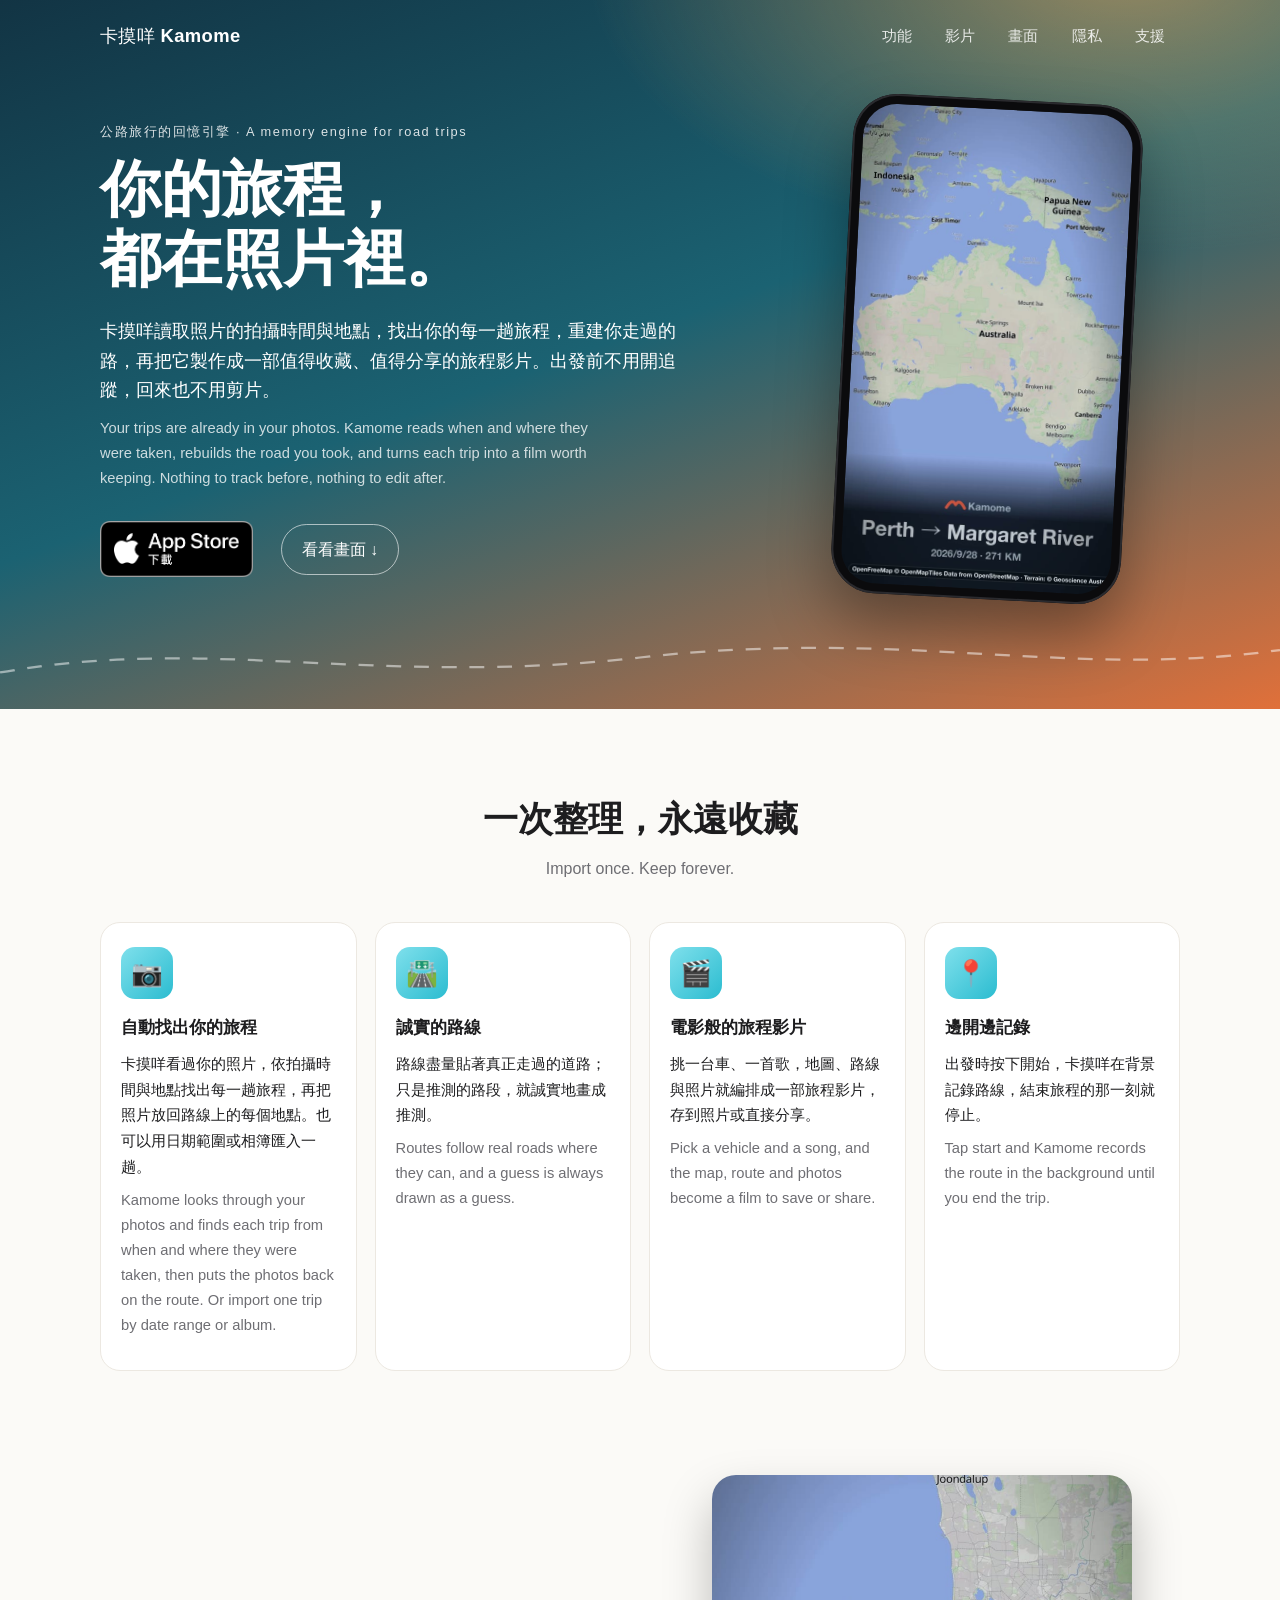
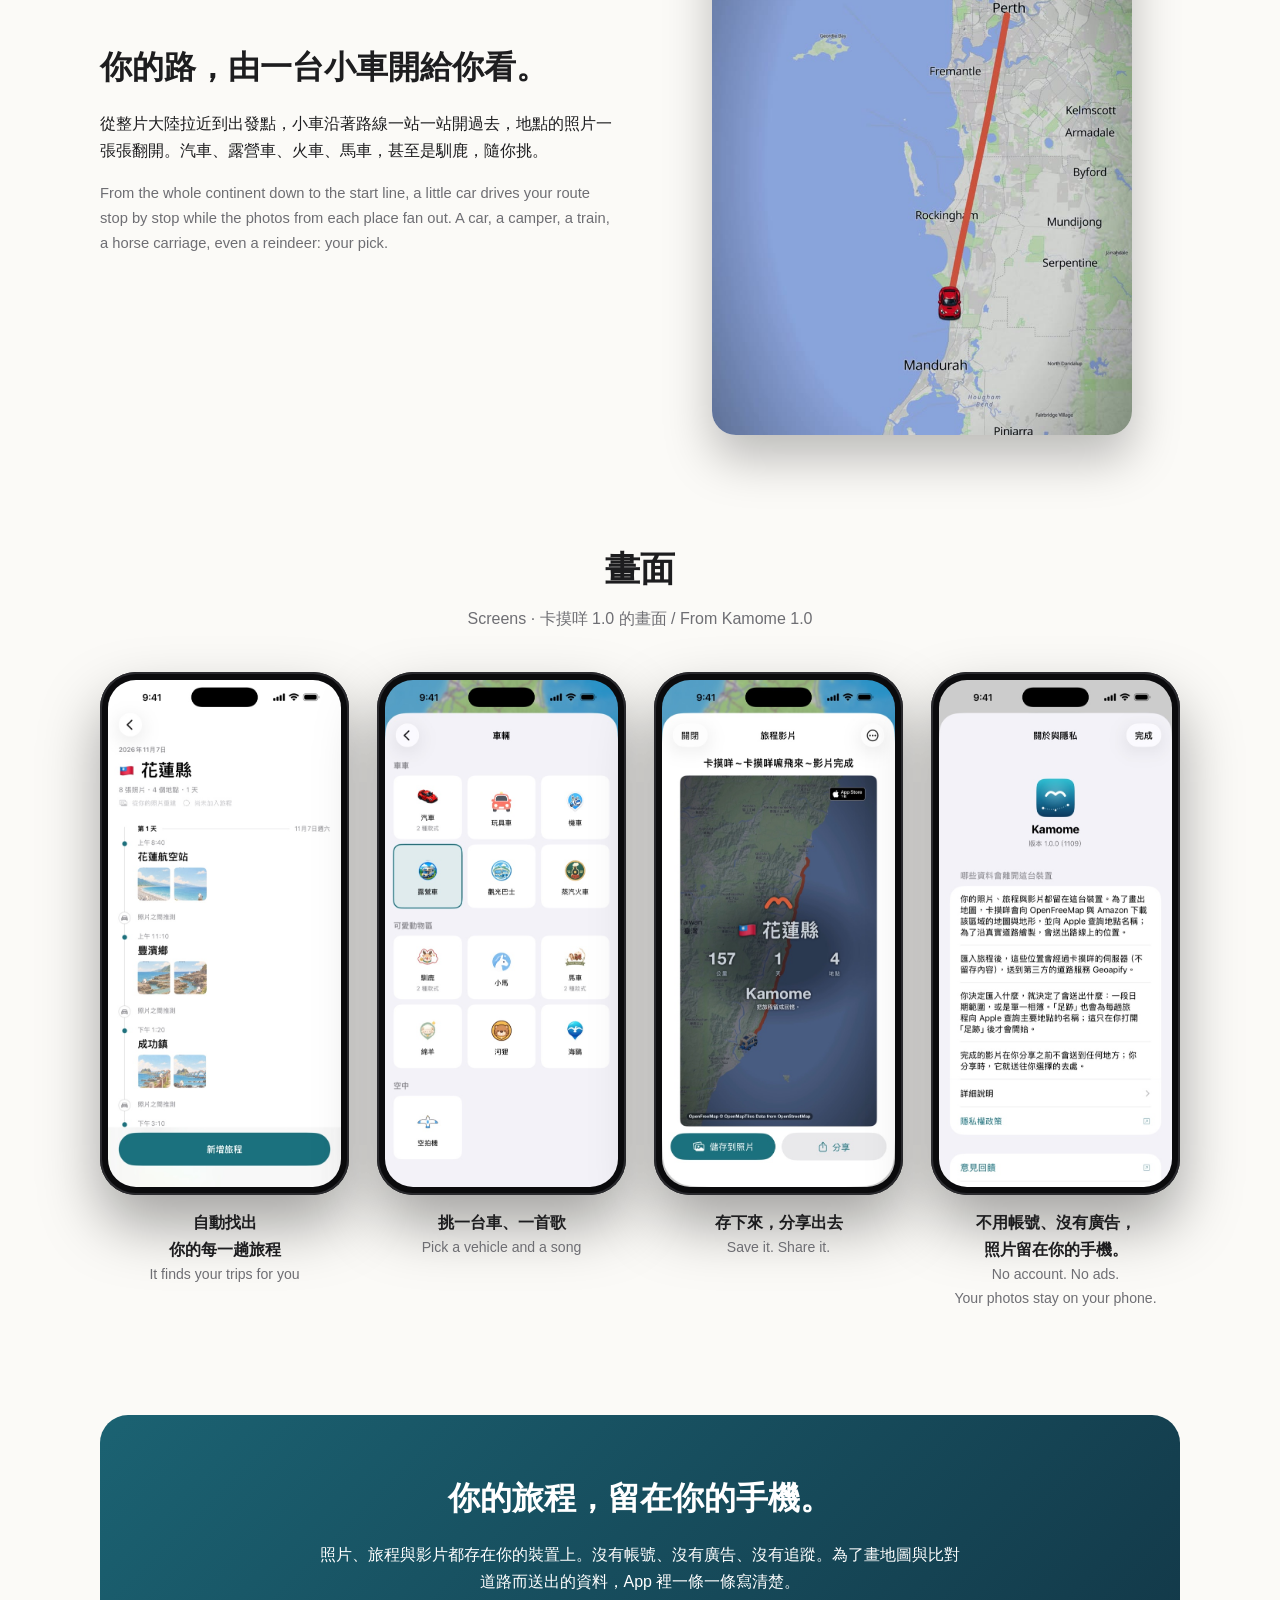
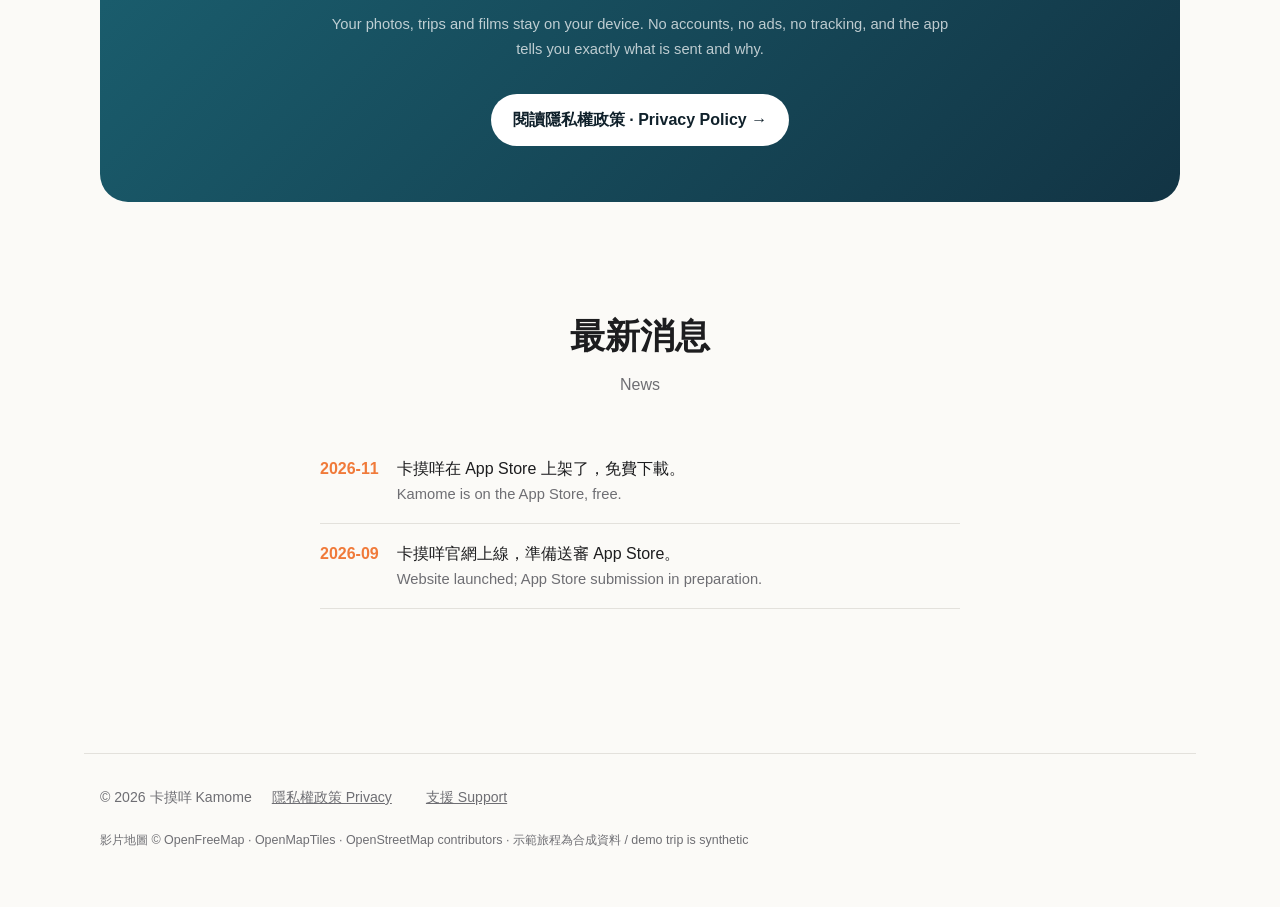
==== commit 92857f13: "Gallery: the four app screens from the approved 1.0 store set The Screens section now shows the rele" ====
--- a/index.html
+++ b/index.html
@@ -86,12 +86,12 @@
 
 <section id="screens">
   <h2 class="section-title">畫面</h2>
-  <p class="section-sub">Screens · 測試版畫面，與正式版可能略有不同 / From a test build; the released app may look slightly different</p>
+  <p class="section-sub">Screens · 卡摸咩 1.0 的畫面 / From Kamome 1.0</p>
   <div class="gallery">
-    <figure><div class="phone"><img src="assets/screen-1.jpg" alt="我的旅程列表" loading="lazy"></div><figcaption>我的旅程<span>Your journeys</span></figcaption></figure>
-    <figure><div class="phone"><img src="assets/screen-2.jpg" alt="旅程細節：地圖、路線與地點" loading="lazy"></div><figcaption>旅程細節<span>Trip detail</span></figcaption></figure>
-    <figure><div class="phone"><img src="assets/screen-3.jpg" alt="製作旅程影片：選車與地點" loading="lazy"></div><figcaption>製作旅程影片<span>Make the film</span></figcaption></figure>
-    <figure><div class="phone"><img src="assets/screen-4.jpg" alt="哪些資料會離開這台裝置" loading="lazy"></div><figcaption>隱私說明<span>What leaves the device</span></figcaption></figure>
+    <figure><div class="phone"><img src="assets/screen-journey.jpg" alt="從照片重建的一趟旅程：每個地點和在那裡拍的照片" loading="lazy"></div><figcaption>自動找出<br>你的每一趟旅程<span>It finds your trips for you</span></figcaption></figure>
+    <figure><div class="phone"><img src="assets/screen-vehicle.jpg" alt="選擇影片裡的車輛：汽車、露營車、火車、馴鹿等" loading="lazy"></div><figcaption>挑一台車、一首歌<span>Pick a vehicle and a song</span></figcaption></figure>
+    <figure><div class="phone"><img src="assets/screen-save-share.jpg" alt="完成的旅程影片，可以存到照片或分享" loading="lazy"></div><figcaption>存下來，分享出去<span>Save it. Share it.</span></figcaption></figure>
+    <figure><div class="phone"><img src="assets/screen-privacy.jpg" alt="關於與隱私：哪些資料會離開這台裝置" loading="lazy"></div><figcaption>不用帳號、沒有廣告，<br>照片留在你的手機。<span>No account. No ads.<br>Your photos stay on your phone.</span></figcaption></figure>
   </div>
 </section>
 
